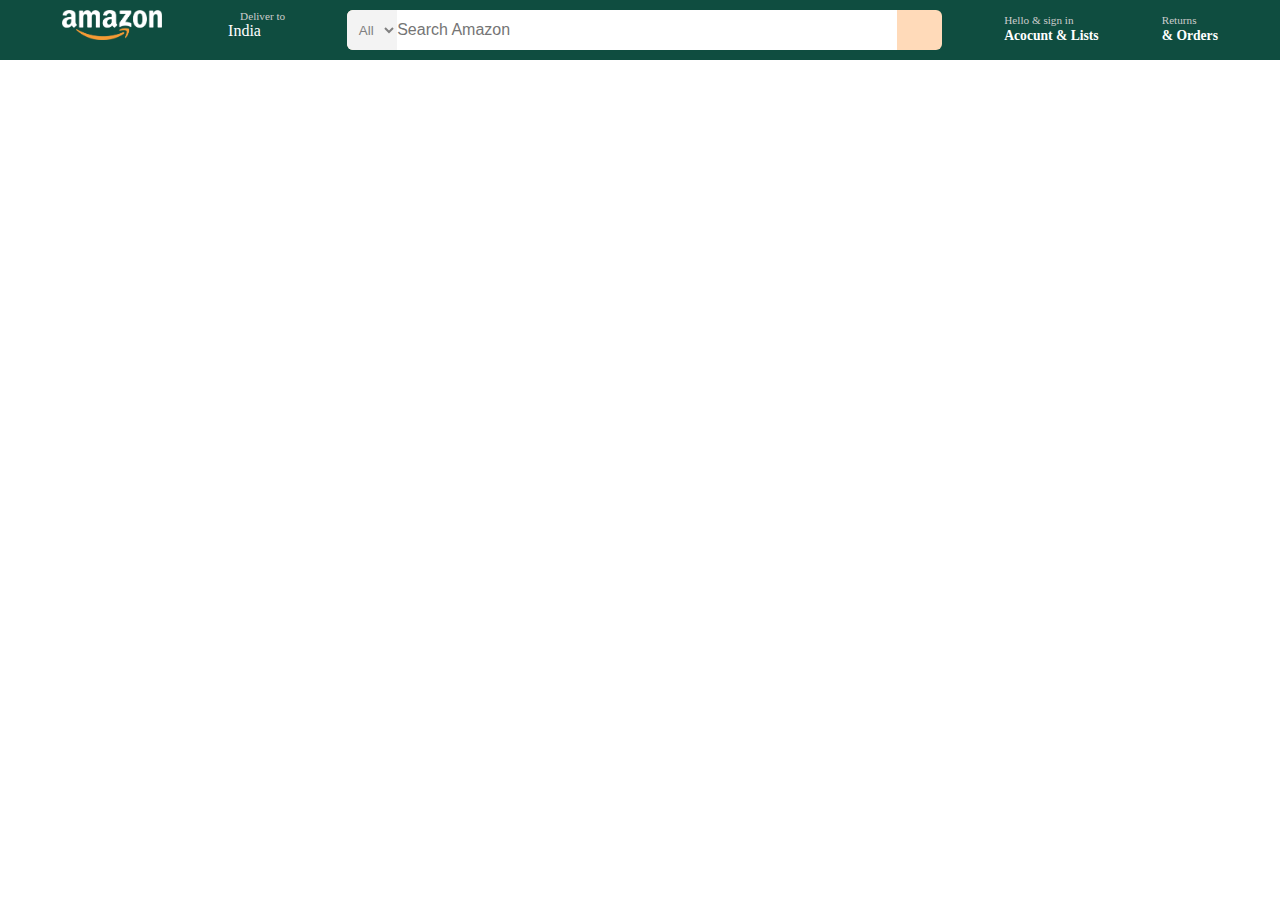
==== amazonCloneProject/index.html @ ae791c99 "amazon project" ====
<!DOCTYPE html>
<html lang="en">
<head>
    <meta charset="UTF-8">
    <meta http-equiv="X-UA-Compatible" content="IE=edge">
    <meta name="viewport" content="width=device-width, initial-scale=1.0">
    <title>Amazon</title>
    <link rel="stylesheet" href="./style.css">
    <link rel="stylesheet" href="https://cdnjs.cloudflare.com/ajax/libs/font-awesome/6.4.2/css/all.min.css" integrity="sha512-z3gLpd7yknf1YoNbCzqRKc4qyor8gaKU1qmn+CShxbuBusANI9QpRohGBreCFkKxLhei6S9CQXFEbbKuqLg0DA==" crossorigin="anonymous" referrerpolicy="no-referrer" />

</head>
<body>

    <header>
        <div class="navbar">
            <div class="nav-logo border">
                <div class="logo"></div>
            </div>

            <div class="nav-address border">
                <p class="add-first">Deliver to</p>
                <div class="add-icon">
                    <i class="fa-solid fa-location-dot"></i>
                    <p class="add-sec">India</p>
                </div>
            </div>

            <div class="nav-search">
                <select class="search-select">
                    <option value="">All</option>
                    <option>none</option>
                </select>
                <input placeholder="Search Amazon" class="search-input">
                <div class="search-icon">
                    <i class="fa-solid fa-magnifying-glass"></i>
                </div>
            </div>

            <div class="nav-sign-in border">
                <p><span>Hello & sign in</span></p>
                <p class="nav-sec">Acocunt & Lists</p>
            </div>

            <div class="nav-returns border">
                <p><span>Returns</span></p>
                <p class="nav-sec">& Orders</p>
            </div>
        </div>
    </header>
</body>
</html>
---- amazonCloneProject/style.css ----
*{
    margin:0;
    padding: 0;
    border: border-box;
}
.navbar{
    height:60px;
    background-color: #0f4d40;
    color: white;
    display: flex;
    align-items: center;
    justify-content: space-evenly;
}

.nav-logo{
    height:50px;
    width: 100px;
    display: flex;
    align-items: center;
}
.logo{
    background-image: url("amazonLogo(3).png");
    background-size:contain;
    background-repeat: no-repeat;
    height: 50px;
    width:100%;
    margin-top: 10px;
}
.border{
    height: 40px;
    /* width: auto; */
    border: 1px solid transparent;
}
.border:hover{
    border: 1px solid white;
    border-radius: 6px;
}

/* box 2 */
.add-first{
    color: #cccccc;
    font-size: 0.7rem;
    margin-left: 15px;
}

.add-sec{
    font-size: 1rem;
    margin-left: 3px;
}
.add-icon{
    display: flex;
    align-items: center;
}

/* box 3 */
.nav-search{
    display: flex;
    height: 40px;
    width: auto;
    background-color: peachpuff;
    border-radius: 6px;
    justify-content:flex-start;
    /* align-items:self-start; */
}
.nav-search:hover{
    box-shadow: 2px 2px 2px purple;
}

.search-select{
    background-color: #f3f3f3;
    border-top-left-radius: 6px;
    border-bottom-left-radius: 6px;
    width: 50px;
    text-align: center;
    color: gray;
    border:none;
}

.search-input{
    width: 500px;
    font-size: 1rem;
    border: none;
}

.search-icon{
    display: flex;
    width:45px;
    justify-content: center;
    align-items: center;
    font-size: 1.3rem;
    color: gray;
}

/* box 4 */

span{
    color: #cccccc;
    font-size: 0.7rem;
}

.nav-sec{
    font-size: 0.85rem;
    font-weight: 700;
}
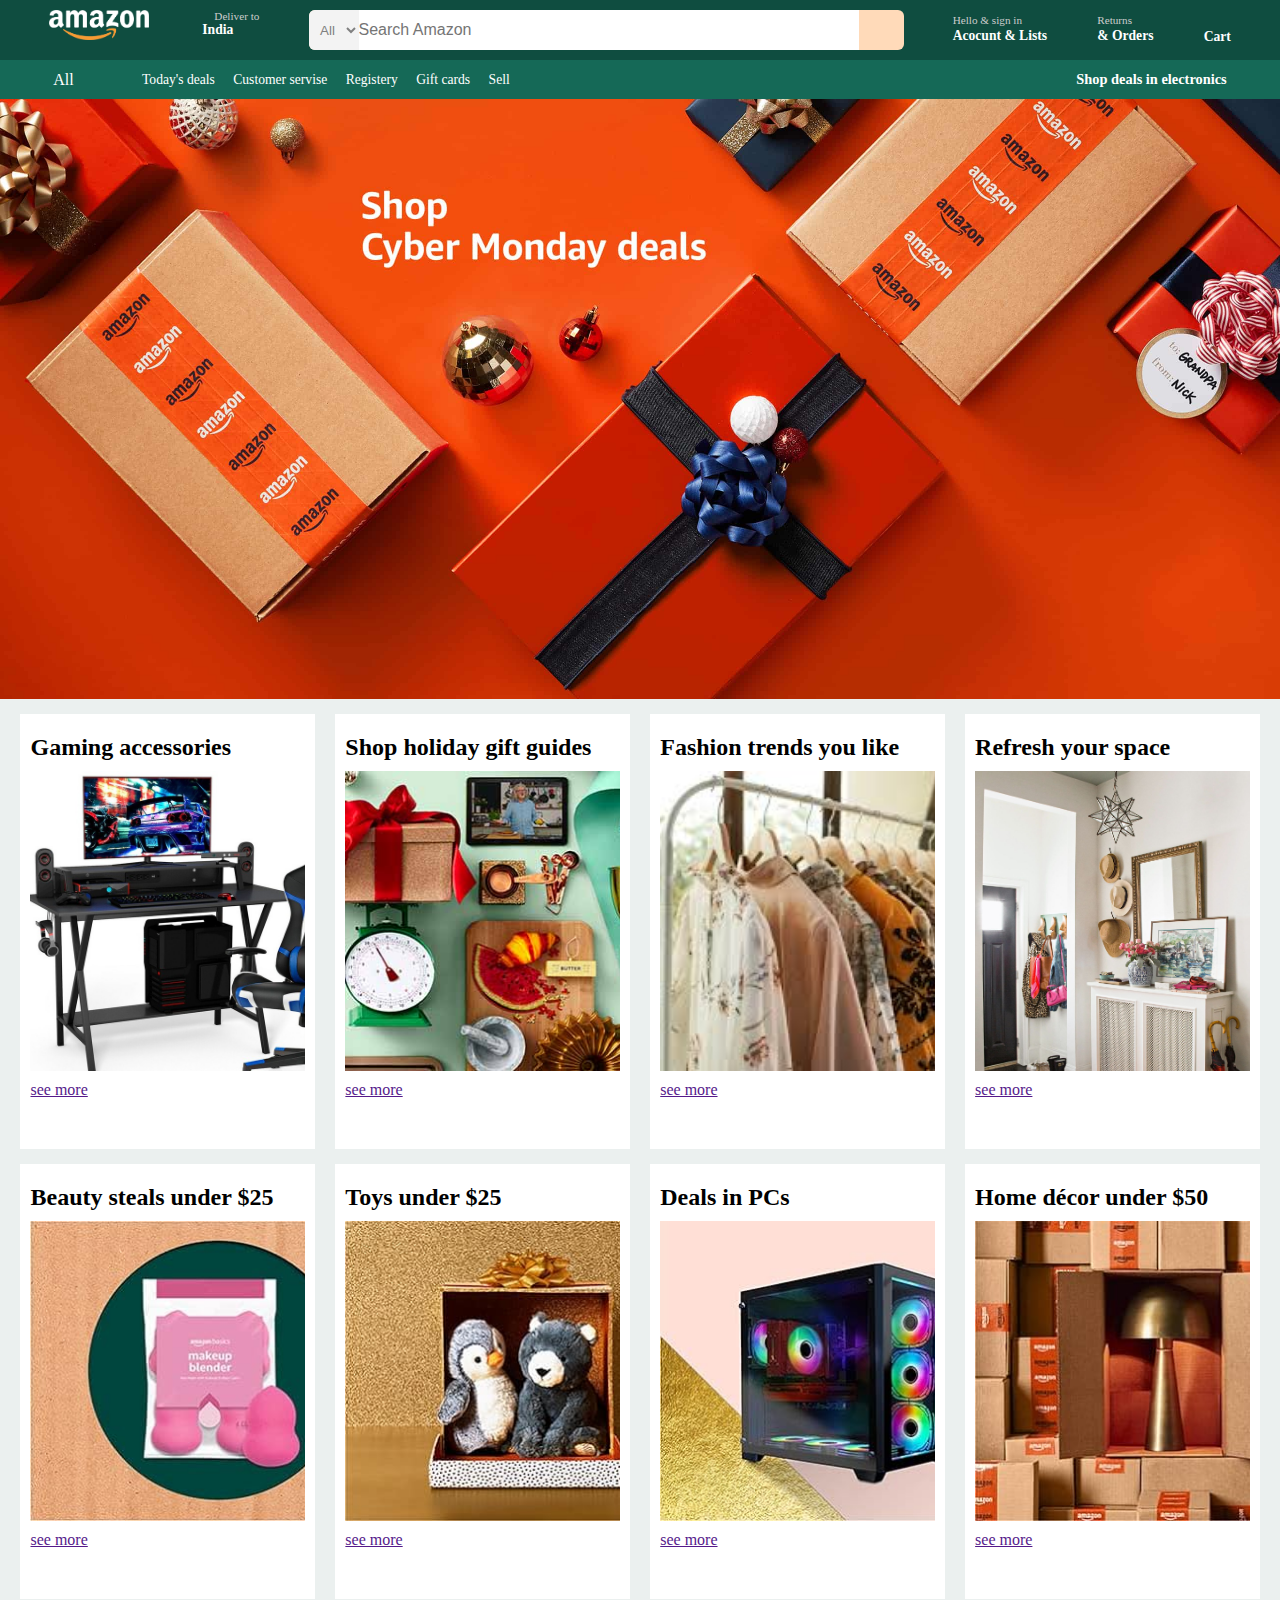
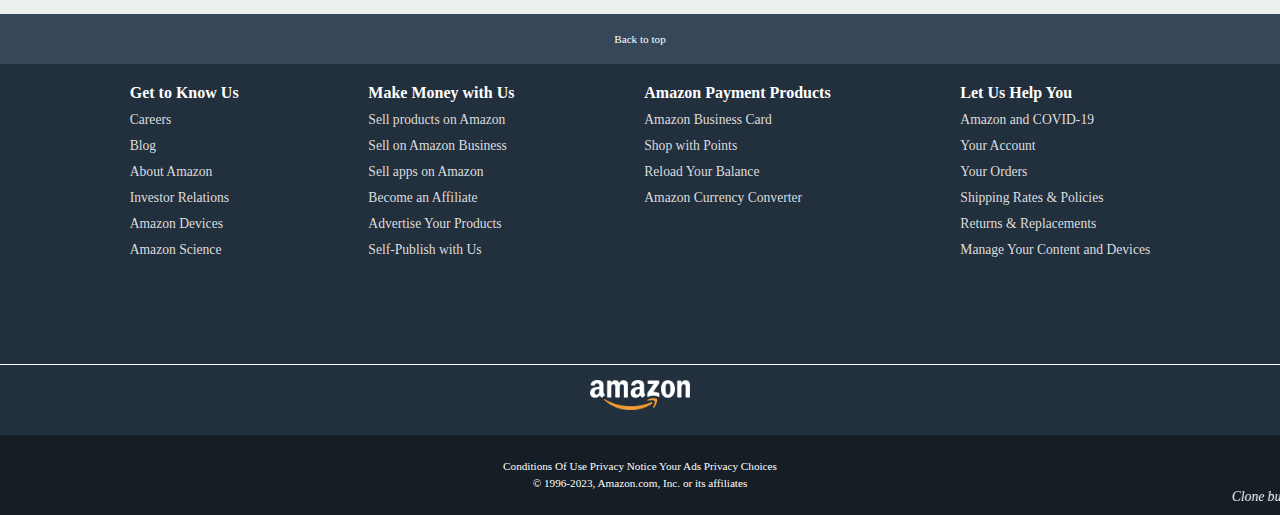
==== commit a5478836: "project iteratinos" ====
--- a/amazonCloneProject/index.html
+++ b/amazonCloneProject/index.html
@@ -45,7 +45,141 @@
                 <p><span>Returns</span></p>
                 <p class="nav-sec">& Orders</p>
             </div>
+
+            <div class="nav-cart border">
+                <i class="fa-solid fa-cart-shopping"></i>
+                <p>Cart</p>
+            </div>
+        </div>
+
+        <div class="panel">
+            <div class="panel-all">
+                <i class="fa-solid fa-bars"></i>
+                All
+            </div>
+            <div class="panel-ops">
+                <p>Today's deals</p>
+                <p>Customer servise</p>
+                <p>Registery</p>
+                <p>Gift cards</p>
+                <p>Sell</p>
+            </div>
+            <div class="panel-deals ">
+                Shop deals in electronics
+            </div>
         </div>
     </header>
+
+    <div class="hero-section">
+
+    </div>
+    <div class="shop-section">
+        <div class="box1 box">
+            <div class="box-content">
+                <h2>Gaming accessories</h2>
+                <div class="box-img box-struct"></div>
+                <a href="">see more</a>
+            </div>
+        </div>
+        <div class="box2 box"><div class="box-content">
+            <h2>Shop holiday gift guides</h2>
+            <div class="box-img2 box-struct"></div>
+            <a href="">see more</a>
+        </div></div>
+        <div class="box3 box"><div class="box-content">
+            <h2>Fashion trends you like</h2>
+            <div class="box-img3 box-struct"></div>
+            <a href="">see more</a>
+        </div></div>
+        <div class="box4 box"><div class="box-content">
+            <h2>Refresh your space</h2>
+            <div class="box-img4 box-struct"></div>
+            <a href="">see more</a>
+        </div></div>
+
+        <div class="box1 box">
+            <div class="box-content">
+                <h2>Beauty steals under $25</h2>
+                <div class="box-img5 box-struct"></div>
+                <a href="">see more</a>
+            </div>
+        </div>
+        <div class="box2 box"><div class="box-content">
+            <h2>Toys under $25</h2>
+            <div class="box-img6 box-struct"></div>
+            <a href="">see more</a>
+        </div></div>
+        <div class="box3 box"><div class="box-content">
+            <h2>Deals in PCs</h2>
+            <div class="box-img7 box-struct"></div>
+            <a href="">see more</a>
+        </div></div>
+        <div class="box4 box"><div class="box-content">
+            <h2>Home décor under $50</h2>
+            <div class="box-img8 box-struct"></div>
+            <a href="">see more</a>
+        </div></div>
+    </div>
+
+    <footer>
+        <div class="foot-panel1">
+            Back to top
+        </div>
+
+        <div class="foot-panel2">
+            <ul>
+                <p>Get to Know Us</p>
+                <a href="">Careers</a>
+                <a href="">Blog</a>
+                <a href="">About Amazon</a>
+                <a href="">Investor Relations</a>
+                <a href="">Amazon Devices</a>
+                <a href="">Amazon Science</a>
+            </ul>
+            <ul>
+                <p>Make Money with Us</p>
+                <a href="">Sell products on Amazon</a>
+                <a href="">Sell on Amazon Business</a>
+                <a href="">Sell apps on Amazon</a>
+                <a href="">Become an Affiliate</a>
+                <a href="">Advertise Your Products</a>
+                <a href="">Self-Publish with Us</a>
+            </ul>
+            <ul>
+                <p>Amazon Payment Products</p>
+                <a href="">Amazon Business Card</a>
+                <a href="">Shop with Points</a>
+                <a href="">Reload Your Balance</a>
+                <a href="">Amazon Currency Converter</a>
+             </ul>
+            <ul>
+                <p>Let Us Help You</p>
+                <a href="">Amazon and COVID-19</a>
+                <a href="">Your Account</a>
+                <a href="">Your Orders</a>
+                <a href="">Shipping Rates & Policies</a>
+                <a href="">Returns & Replacements</a>
+                <a href="">Manage Your Content and Devices</a>
+            </ul>
+        </div>
+        <div class="foot-panel3">
+            <div class="logo2">
+
+            </div>
+        </div>
+        <div class="foot-panel4">
+            <div class="pages">
+                <a href="">Conditions Of Use</a>
+                <a href="">Privacy Notice</a>
+                <a href="">Your Ads Privacy Choices</a>
+            </div>
+            <div class="copyright">
+                © 1996-2023, Amazon.com, Inc. or its affiliates
+            </div>
+            <marquee>Clone built by Kshitij for project practice purpose.</marquee>
+        </div>
+
+    </footer>
+
 </body>
 </html>--- a/amazonCloneProject/style.css
+++ b/amazonCloneProject/style.css
@@ -10,6 +10,7 @@
     display: flex;
     align-items: center;
     justify-content: space-evenly;
+    overflow: hidden;
 }
 
 .nav-logo{
@@ -23,7 +24,7 @@
     background-size:contain;
     background-repeat: no-repeat;
     height: 50px;
-    width:100%;
+    width:100px;
     margin-top: 10px;
 }
 .border{
@@ -44,8 +45,9 @@
 }
 
 .add-sec{
-    font-size: 1rem;
+    font-size: 0.85rem;
     margin-left: 3px;
+    font-weight: 700;
 }
 .add-icon{
     display: flex;
@@ -63,7 +65,7 @@
     /* align-items:self-start; */
 }
 .nav-search:hover{
-    box-shadow: 2px 2px 2px purple;
+    box-shadow: 2px 2px 2px black;
 }
 
 .search-select{
@@ -101,4 +103,204 @@
 .nav-sec{
     font-size: 0.85rem;
     font-weight: 700;
-}+}
+
+/* box 6 */
+
+.nav-cart{
+    display: flex;
+    font-size: 0.85rem;
+    font-weight: 700;
+    align-items: center;
+}
+.nav-cart p{
+    align-self: end;
+    padding-bottom: 5px;
+}
+.nav-cart i{
+    font-size: 25px;
+}
+
+/* panel */
+.panel{
+    height: 39px;
+    background-color: #156957;
+    display: flex;
+    color: white;
+    align-items: center;
+    justify-content: space-evenly;
+
+}
+.panel-ops p{
+    display: inline;
+    width: 70%;
+    margin-left: 15px;
+}
+.panel-ops{
+    width: 70%;
+    font-size: 0.85rem;
+}
+.panel-deals{
+    font-size: 0.9rem;
+    font-weight: 700;
+}
+
+/* hero section */
+
+.hero-section{
+    background-image: url("./heroImage.jpg");
+    background-size:cover;
+    height: 600px;
+}
+
+/* shop section */
+
+.shop-section{
+    display:flex;
+    flex-wrap: wrap;
+    justify-content: space-evenly;
+    background-color: #ebf0ef;
+    padding-bottom: 15px;
+
+}
+.box{
+    height: 400px;
+    width: 23%;
+    background-color: #fff;
+    padding: 20px 0px 15px;
+    margin-top: 15px;
+
+}
+.box:hover{
+    transform: scale(1.02);
+    box-shadow: 10px 10px 5px gray;
+}
+.box:active{
+    background-color: gray;
+    transition-property: all 1s linear;
+}
+
+/* box 1 */
+.box-struct{
+    background-size: cover;
+    margin-top: 10px;
+    margin-bottom: 10px;
+    height: 300px;
+}
+.box-content{
+    margin-left: 10px;
+    margin-right: 10px;
+}
+.box-img{
+    background-image: url("gaming-setup.jpg");
+}
+.box-img2{
+    background-image: url("holiday.jpg");
+}
+.box-img3{
+    background-image: url("fashion.jpeg");
+}
+.box-img4{
+    background-image: url("refresh.jpg");
+}
+.box-img5{
+    background-image: url("beauty.jpg");
+}
+.box-img6{
+    background-image: url("toy.jpg");
+}
+.box-img7{
+    background-image: url("pc.jpg");
+}
+.box-img8{
+    background-image: url("decor.jpg");
+}
+
+/* footer */
+
+footer{
+    color: white;
+}
+.foot-panel1{
+    background-color: #37475a;
+    height: 50px;
+    display: flex;
+    justify-content: center;
+    align-items: center;
+    font-size: 0.7rem;
+}
+.foot-panel2{
+    background-color: #222f3d;
+    height: 300px;
+    display: flex;
+    justify-content: space-evenly;
+}
+ul{
+    margin-top: 20px;
+}
+ul a{
+    display: block;
+    color: #dddddd;
+    text-decoration: none;
+    font-size: 0.85rem;
+    margin-top: 10px;
+}
+ul p{
+    font-weight: 700;
+}
+
+/* panel 3 */
+.foot-panel3{
+    background-color: #222f3d;
+    color: white;
+    border-top: 0.5px solid white;
+    height: 70px;
+    width: 100vw;
+    display: flex;
+    align-self: center;
+    justify-content: center;
+}
+
+.logo2{
+    background-image: url("amazonLogo(3).png");
+    background-size:contain;
+    background-repeat: no-repeat;
+    height: 50px;
+    width:100px;
+    margin-top: 10px;
+    align-self: center;
+    justify-content: center;
+}
+
+.foot-panel4{
+    background-color: #151d25;
+    color: white;
+    height: 80px;
+    /* display: flex;
+    justify-content: center;
+    align-items: center; */
+}
+.pages{
+    font-size: 0.7rem;
+    text-align: center;
+    padding-top: 25px;
+    display: block;
+}
+
+.pages a{
+    color: white;
+    text-decoration: none;
+}
+
+.copyright{
+    padding-top: 5px;
+    font-size: 0.7rem;
+    text-align: center;
+    display: block;
+}
+
+marquee{
+    font-size: 0.85rem;
+    font-style: italic;
+    font-weight: 300;
+}
